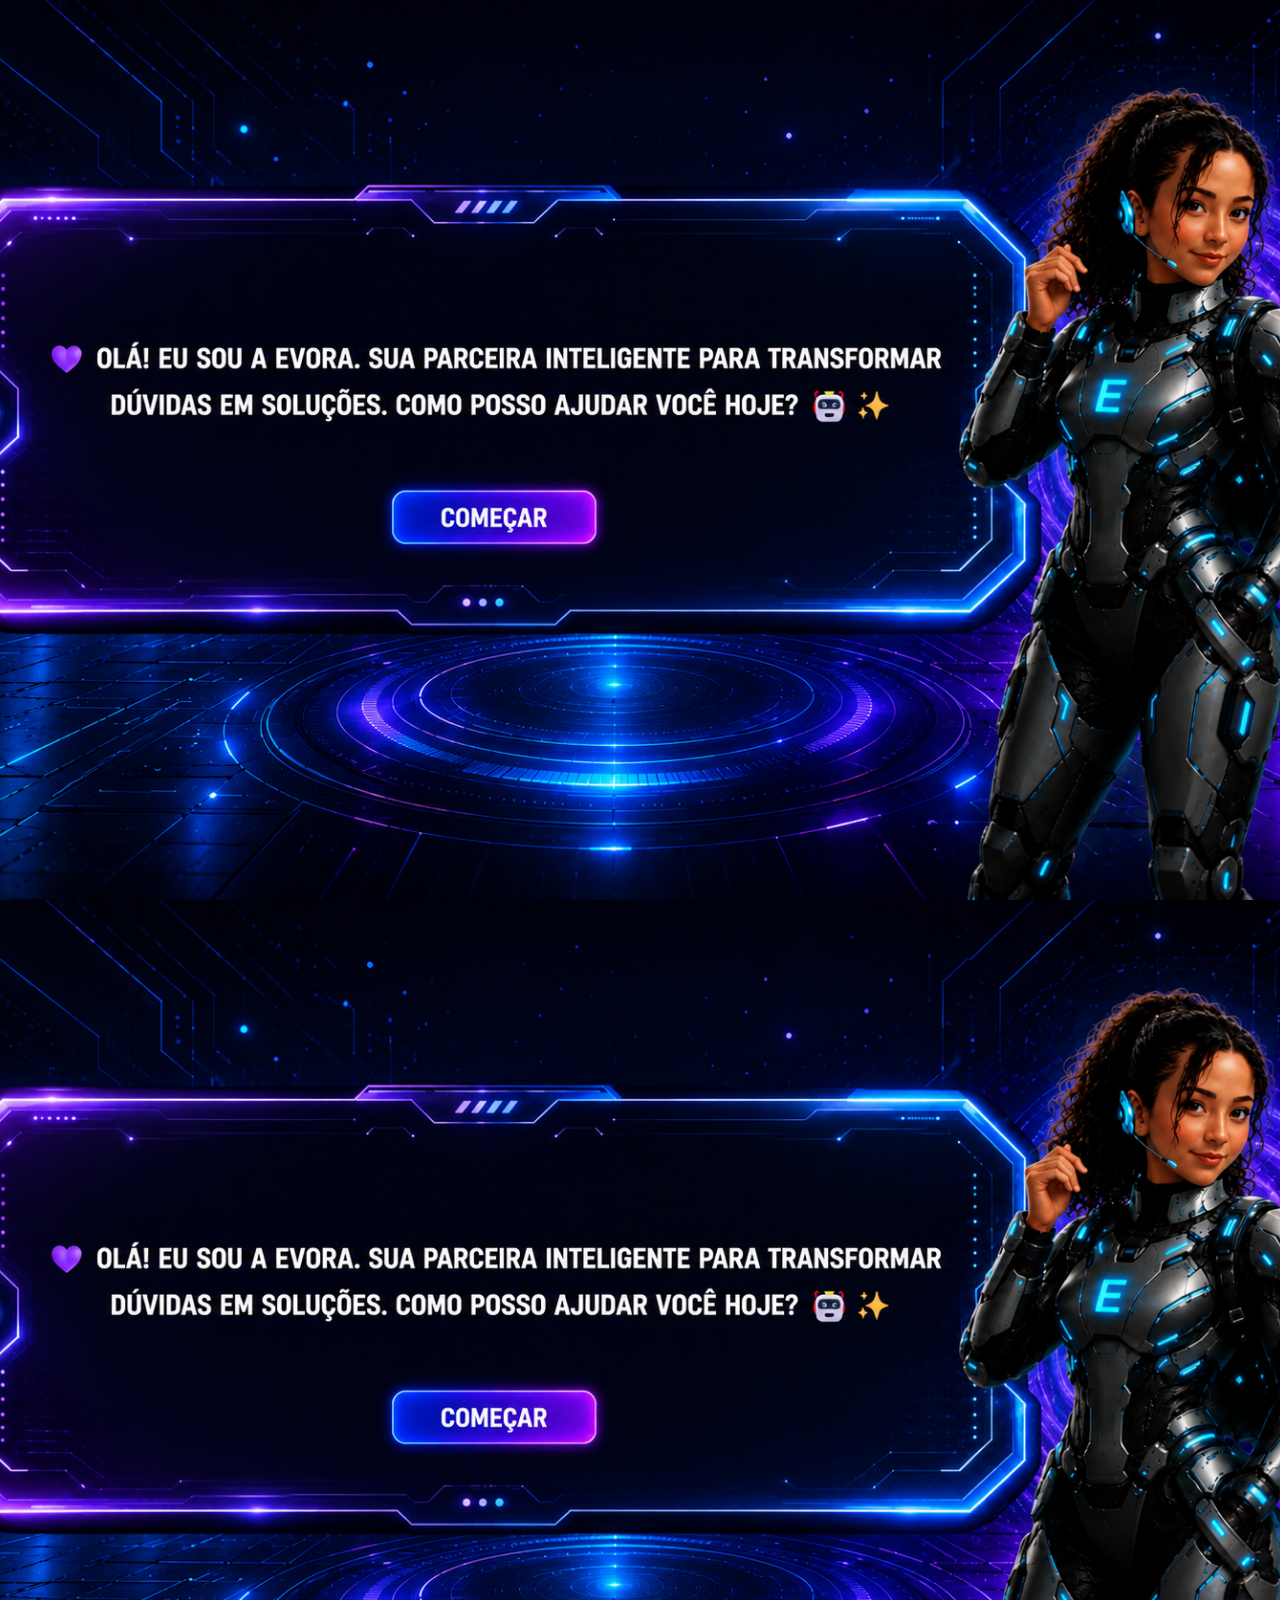
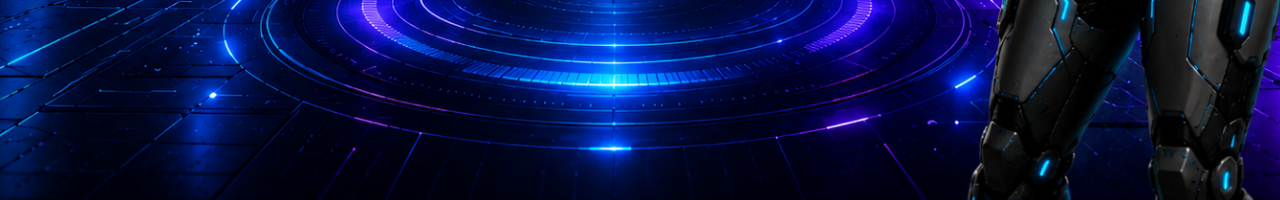
==== index.html @ 9ec0fe7a "primeiro commit site completo v1" ====
<!DOCTYPE html>
<html lang="pt-BR">
<head>
  <meta charset="UTF-8">
  <meta name="viewport" content="width=device-width, initial-scale=1.0">
  <title>EVORA IA</title>
  <link rel="stylesheet" href="style.css">
</head>
<body class="home-page">

  <img src="boasvindas.png" class="home-img" alt="EVORA IA">

  <button class="start-click" onclick="window.location.href='chat.html'"></button>

</body>
</html>
<body class="home-page">

    <img src="boasvindas.png" class="home-img">

    <button
        class="start-click"
        onclick="window.location.href='chat.html'">
    </button>

</body>
---- style.css ----
*{
  margin:0;
  padding:0;
  box-sizing:border-box;
  font-family:Arial, sans-serif;
}

.home-page{
  height:100vh;
  overflow:hidden;
  background:#000;
}

.home-img{
  width:100vw;
  height:100vh;
  object-fit:cover;
  display:block;
}

.start-click{
  position:absolute;
  left:50%;
  top:59%;
  transform:translateX(-50%);
  width:170px;
  height:55px;
  opacity:0;
  cursor:pointer;
}

/* CHAT */

.chat-page{
  min-height:100vh;
  background:url("chat-fundo.png") center/cover no-repeat;
  color:white;
  overflow:hidden;
}

.chat-page::before{
  content:"";
  position:fixed;
  inset:0;
  background:rgba(0,0,0,.38);
  backdrop-filter:blur(1px);
  z-index:-1;
}

.chat-app{
  height:100vh;
  display:flex;
  gap:22px;
  padding:25px;
}

.sidebar{
  width:280px;
  padding:22px;
  border-radius:24px;
  background:rgba(5,12,30,.82);
  border:1px solid rgba(56,189,248,.35);
}

.home-btn,
.new-chat{
  width:100%;
  padding:16px;
  margin-bottom:12px;
  border:none;
  border-radius:16px;
  color:white;
  font-weight:bold;
  cursor:pointer;
}

.home-btn{
  background:linear-gradient(135deg,#0ea5e9,#2563eb);
}

.new-chat{
  background:linear-gradient(135deg,#2563eb,#7c3aed,#ec4899);
}

.label{
  margin:22px 0 12px;
  color:#93c5fd;
  font-size:13px;
}

.history{
  padding:15px;
  border-radius:15px;
  background:rgba(255,255,255,.08);
  display:flex;
  justify-content:space-between;
}

.history.active{
  border:1px solid #7c3aed;
  background:rgba(124,58,237,.25);
}

.chat-area{
  flex:1;
  display:flex;
  flex-direction:column;
}

.topbar{
  padding:22px 28px;
  border-radius:22px;
  background:rgba(5,12,30,.82);
  border:1px solid rgba(56,189,248,.35);
  display:flex;
  justify-content:space-between;
  align-items:center;
}

.topbar h1{
  color:#38bdf8;
}

.online{
  color:#00ffbf;
  font-weight:bold;
}

.messages{
  flex:1;
  overflow-y:auto;
  padding:120px 20px 120px;
}

.msg{
  max-width:65%;
  padding:20px;
  margin-bottom:18px;
  border-radius:20px;
}

.user{
  margin-left:auto;
  background:linear-gradient(135deg,#2563eb,#7c3aed);
}

.ia{
  display:flex;
  gap:15px;
  max-width:720px;
  background:rgba(5,12,30,.88);
  border:1px solid rgba(56,189,248,.35);
  line-height:1.6;
  font-size:16px;
  white-space:pre-line;
}

.ia p{
  margin-top:8px;
  line-height:1.6;
}

.avatar{
  width:45px;
  height:45px;
  border-radius:50%;
  display:flex;
  align-items:center;
  justify-content:center;
  color:#38bdf8;
  border:1px solid #7c3aed;
  font-weight:bold;
}

.input-area{
  display:flex;
  gap:12px;
  padding:16px;
  border-radius:22px;
  background:rgba(5,12,30,.88);
  border:1px solid #38bdf8;
}

.input-area input{
  flex:1;
  background:transparent;
  border:none;
  outline:none;
  color:white;
  font-size:17px;
}

.input-area button{
  padding:16px 32px;
  border:none;
  border-radius:15px;
  color:white;
  font-weight:bold;
  cursor:pointer;
  background:linear-gradient(135deg,#2563eb,#7c3aed,#ec4899);
}
.start-click{
    position:absolute;

    left:50%;
    top:58%;

    transform:translate(-50%,-50%);

    width:250px;
    height:90px;

    cursor:pointer;

    opacity:0;
}
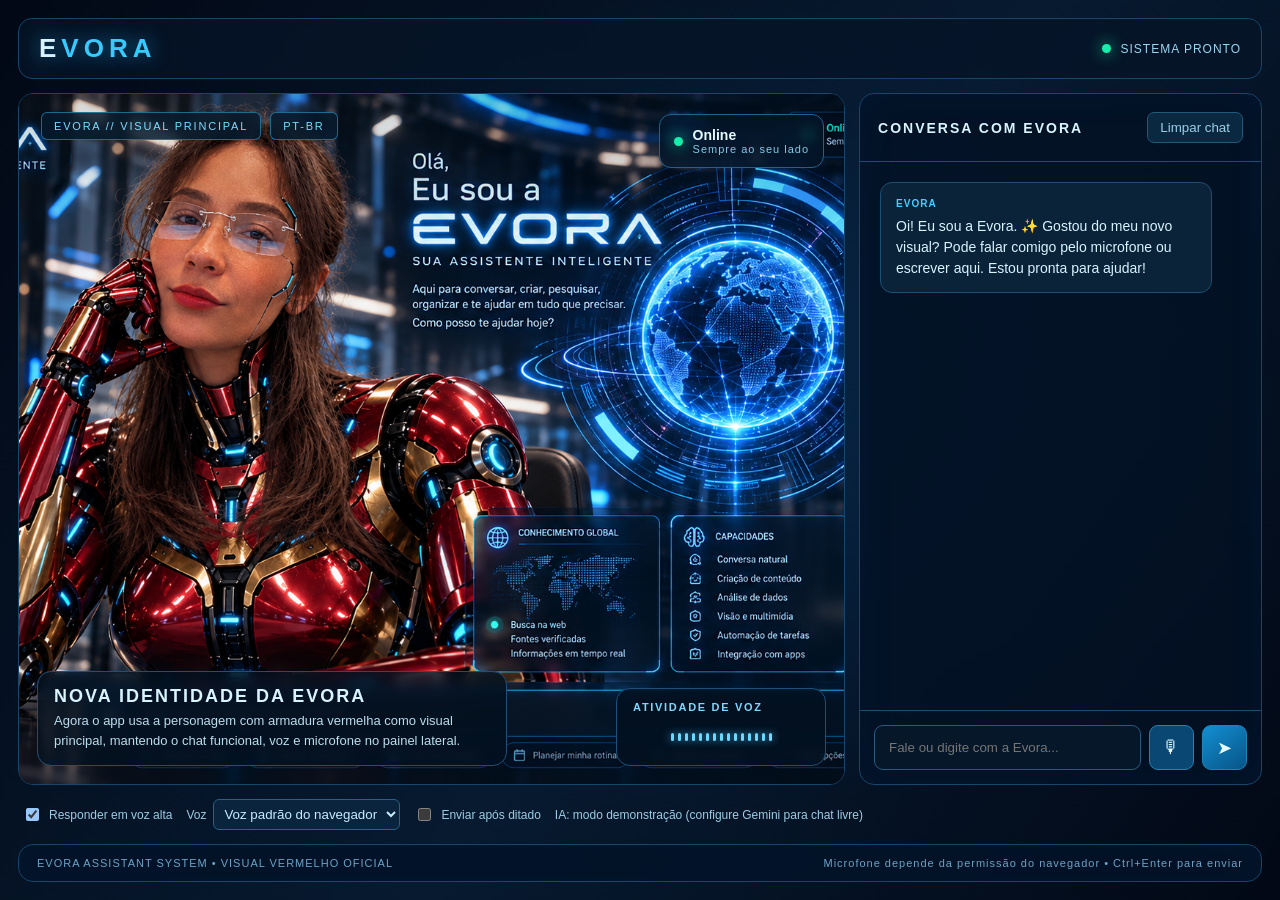
==== commit dc09a295: "Atualiza EVORA: interface completa e API Gemini pronta para Vercel" ====
--- a/index.html
+++ b/index.html
@@ -1,26 +1,5 @@
-<!DOCTYPE html>
-<html lang="pt-BR">
-<head>
-  <meta charset="UTF-8">
-  <meta name="viewport" content="width=device-width, initial-scale=1.0">
-  <title>EVORA IA</title>
-  <link rel="stylesheet" href="style.css">
-</head>
-<body class="home-page">
-
-  <img src="boasvindas.png" class="home-img" alt="EVORA IA">
-
-  <button class="start-click" onclick="window.location.href='chat.html'"></button>
-
-</body>
-</html>
-<body class="home-page">
-
-    <img src="boasvindas.png" class="home-img">
-
-    <button
-        class="start-click"
-        onclick="window.location.href='chat.html'">
-    </button>
-
-</body>+<!doctype html><html lang="pt-BR"><head><meta charset="utf-8"><meta name="viewport" content="width=device-width,initial-scale=1"><title>EVORA • Assistente Inteligente</title><style>
+:root{color-scheme:dark;--cyan:#22bdff;--muted:#91b6d3;--line:#1a4e78}*{box-sizing:border-box}html,body{margin:0;min-height:100%;font-family:Inter,Segoe UI,Arial,sans-serif;background:#020914;color:#d9f3ff}body:before{content:"";position:fixed;inset:0;background:radial-gradient(ellipse at 55% 45%,#07305a88,transparent 58%),linear-gradient(125deg,#020815,#071a30 55%,#020815);pointer-events:none}.shell{max-width:1700px;margin:auto;min-height:100vh;padding:18px;position:relative;display:flex;flex-direction:column;gap:14px}.top{display:flex;justify-content:space-between;align-items:center;border:1px solid #16466a;background:#061527d9;border-radius:14px;padding:14px 20px}.brand{font-size:26px;font-weight:850;letter-spacing:5px;text-shadow:0 0 19px #22bdff99}.brand span{color:#37caff}.status{display:flex;align-items:center;gap:10px;font-size:12px;letter-spacing:1px;color:#9dd6ef}.dot{width:9px;height:9px;border-radius:50%;background:#17edac;box-shadow:0 0 15px #17edac}.grid{display:grid;grid-template-columns:minmax(0,1.95fr) minmax(350px,0.95fr);gap:14px;flex:1;min-height:650px}.stage,.panel,.footer{border:1px solid #16466a;border-radius:15px;background:#041224dd;box-shadow:inset 0 0 45px #0088ff0c;overflow:hidden}.stage{position:relative;min-height:650px;background:#020912}.stage img{width:100%;height:100%;position:absolute;inset:0;object-fit:cover;object-position:center top}.stage:after{content:"";pointer-events:none;position:absolute;inset:0;background:linear-gradient(180deg,#01071222,transparent 24%,transparent 78%,#02091266)}.stagehead{position:absolute;top:18px;left:22px;z-index:2;display:flex;gap:9px;align-items:center}.chip{background:#05192cd9;border:1px solid #2996c8a6;padding:7px 12px;font-size:11px;letter-spacing:1.8px;border-radius:6px;color:#7bdcff;backdrop-filter:blur(5px)}.floatingStatus{position:absolute;top:20px;right:20px;z-index:2;display:flex;align-items:center;gap:10px;background:#041528c9;border:1px solid #21628d;border-radius:12px;padding:12px 14px;backdrop-filter:blur(6px)}.floatingStatus .mini{font-size:11px;color:#85cbe8;letter-spacing:1px}.floatingStatus strong{display:block;font-size:14px;color:#e6fbff}.stagefoot{position:absolute;z-index:2;bottom:18px;left:18px;right:18px;display:flex;justify-content:space-between;align-items:end;gap:14px}.caption{max-width:470px;background:#03111fcf;border:1px solid #1d5078;border-radius:14px;padding:14px 16px;backdrop-filter:blur(6px)}.caption strong{display:block;font-size:18px;letter-spacing:2px;margin-bottom:4px}.caption small{font-size:13px;color:#bddded;line-height:1.45}.wavebox{background:#03111fcf;border:1px solid #1d5078;border-radius:14px;padding:12px 16px;min-width:210px;display:flex;flex-direction:column;gap:8px;backdrop-filter:blur(6px)}.wavebox b{font-size:11px;letter-spacing:1.7px;color:#7fd7ff}.wave{height:32px;display:flex;justify-content:center;gap:4px;align-items:center}.wave i{display:block;width:3px;height:8px;border-radius:3px;background:#6bdbff;box-shadow:0 0 9px #4fbfff;animation:wave .9s ease-in-out infinite;animation-play-state:paused}.wave.active i{animation-play-state:running}.wave i:nth-child(3n){animation-delay:.18s}.wave i:nth-child(4n){animation-delay:.36s}.panel{display:flex;flex-direction:column;min-height:650px}.panelhead{padding:18px;border-bottom:1px solid var(--line);display:flex;justify-content:space-between;align-items:center}.panelhead strong{letter-spacing:2px;font-size:14px}.panelhead button{border:1px solid #225879;background:#0a2941;color:#9ccfe6;border-radius:7px;padding:7px 12px;cursor:pointer}.chat{flex:1;overflow-y:auto;display:flex;flex-direction:column;gap:14px;padding:20px;max-height:calc(100vh - 290px);min-height:380px}.msg{max-width:92%;border:1px solid #1b5074;padding:13px 15px;border-radius:12px;background:#0b2339;line-height:1.5;font-size:14px;white-space:pre-wrap;overflow-wrap:anywhere}.msg.me{align-self:flex-end;background:#103b62;border-color:#2579ba}.msg small{display:block;color:#45cfff;font-weight:700;letter-spacing:1px;font-size:10px;margin-bottom:5px}.compose{border-top:1px solid var(--line);padding:14px;display:flex;gap:8px;align-items:center}.compose input{min-width:0;flex:1;border:1px solid #285a7c;background:#051728;color:white;padding:14px;border-radius:9px;outline:none}.compose input:focus{border-color:#29baff}.btn{border:1px solid #1b84b9;background:#0b4773;color:#e3f9ff;border-radius:9px;min-width:45px;height:45px;cursor:pointer;font-size:18px}.btn.primary{background:linear-gradient(145deg,#138fd2,#075486)}.btn:disabled{opacity:.45;cursor:not-allowed}.btn.listening{background:#b5204f;border-color:#f34e7f;animation:pulse 1s infinite}.controls{display:flex;gap:14px;flex-wrap:wrap;align-items:center;padding:0 4px;color:#9ecce3;font-size:12px}.controls label{display:flex;gap:7px;align-items:center}.controls select{background:#09243c;color:#c7ecff;border:1px solid #24618b;border-radius:6px;padding:6px;max-width:190px}.footer{padding:12px 18px;font-size:11px;letter-spacing:1px;color:#6da3c4;display:flex;justify-content:space-between;gap:12px;flex-wrap:wrap}@keyframes pulse{50%{box-shadow:0 0 55px #12c5ff,inset 0 0 50px #6deaff;opacity:.7}}@keyframes wave{50%{height:29px}}@media(max-width:980px){.grid{grid-template-columns:1fr}.stage{min-height:460px}.panel{min-height:500px}.chat{max-height:450px}.stagefoot{bottom:12px;left:12px;right:12px}.caption{max-width:unset;flex:1}}@media(max-width:600px){.shell{padding:8px}.top{padding:12px}.stage{min-height:330px}.stagehead{left:10px;top:10px}.controls{font-size:11px}.stagefoot{flex-direction:column;align-items:stretch}.floatingStatus{top:auto;bottom:18px;right:18px;padding:10px 12px}.caption strong{font-size:15px}}
+</style></head><body><div class="shell"><header class="top"><div class="brand">E<span>VORA</span></div><div class="status"><span class="dot" id="led"></span><span id="state">SISTEMA PRONTO</span></div></header><main class="grid"><section class="stage" aria-label="Painel visual da Evora"><img src="[data-uri]